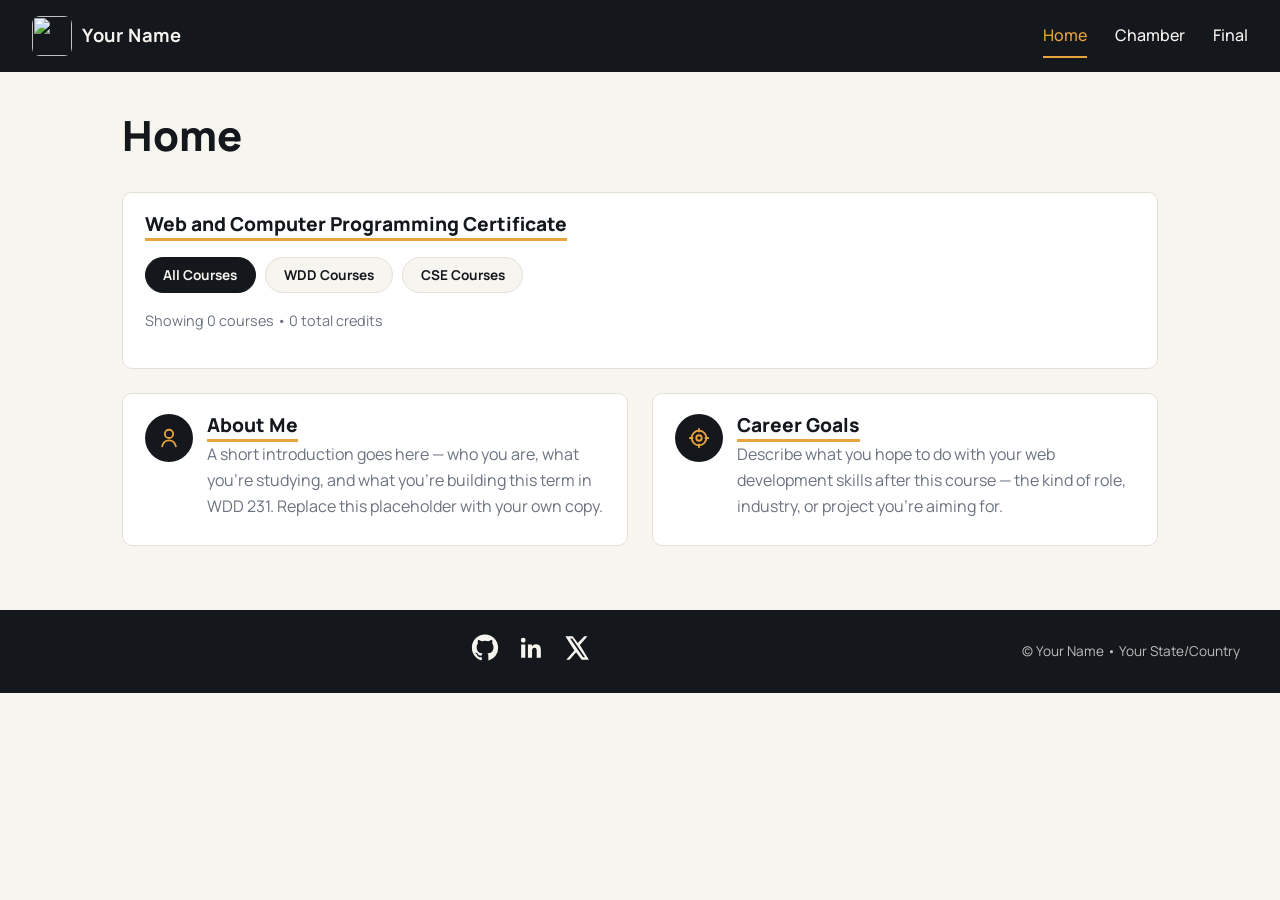
==== index.html @ 289518ad "Working on Weeks 1-3" ====
<!DOCTYPE html>
<html lang="en">
<head>
  <meta charset="UTF-8">
  <meta name="viewport" content="width=device-width, initial-scale=1.0">
  <title>Sam Tuala | WDD 231 Home</title>
  <meta name="description" content="Home page for Sam Tuala's WDD 231 course projects, including the Chamber of Commerce site and final project.">
  <meta name="author" content="Sam Tuala">

  <link rel="preconnect" href="https://fonts.googleapis.com">
  <link rel="preconnect" href="https://fonts.gstatic.com" crossorigin>
  <link href="https://fonts.googleapis.com/css2?family=Manrope:wght@400;500;700;800&display=swap" rel="stylesheet">

  <link rel="stylesheet" href="styles/normalize.css">
  <link rel="stylesheet" href="styles/small.css">
  <link rel="stylesheet" href="styles/larger.css">

  <script src="scripts/navigation.js" defer></script>
  <script src="scripts/date.js" defer></script>
  <script src="scripts/courses.js" defer></script>
  <script src="scripts/course.js" defer></script>
</head>
<body>

  <header>
    <div class="brand">
      <img src="images/logo.svg" alt="" width="40" height="40" class="logo">
      <span class="site-name">Your Name</span>
    </div>
    <button id="menuToggle" class="hamburger" aria-label="Open menu" aria-expanded="false" aria-controls="primaryNav">
      <span></span>
      <span></span>
      <span></span>
    </button>
    <nav id="primaryNav">
      <ul>
        <li><a href="index.html" aria-current="page">Home</a></li>
        <li><a href="chamber/index.html">Chamber</a></li>
        <li><a href="final/index.html">Final</a></li>
      </ul>
    </nav>
  </header>

  <main>
    <h1>Home</h1>

    <section class="about">
      <div class="icon-badge" aria-hidden="true">
        <svg viewBox="0 0 24 24" width="22" height="22"><path fill="none" stroke="currentColor" stroke-width="2" stroke-linecap="round" stroke-linejoin="round" d="M12 12a4.5 4.5 0 1 0 0-9 4.5 4.5 0 0 0 0 9Zm-7.5 9c1-4 4-6.5 7.5-6.5s6.5 2.5 7.5 6.5"/></svg>
      </div>
      <div class="section-body">
        <h2>About Me</h2>
        <p>A short introduction goes here &mdash; who you are, what you're studying, and what you're building this term in WDD 231. Replace this placeholder with your own copy.</p>
      </div>
    </section>

    <section class="certificate" id="certificate">
      <h2>Web and Computer Programming Certificate</h2>

      <div class="course-filters" role="group" aria-label="Filter courses by subject">
        <button class="filter-btn active" data-filter="all" type="button">All Courses</button>
        <button class="filter-btn" data-filter="wdd" type="button">WDD Courses</button>
        <button class="filter-btn" data-filter="cse" type="button">CSE Courses</button>
      </div>

      <p class="course-summary">
        Showing <span id="courseCount">0</span> courses &bull; <span id="creditCount">0</span> total credits
      </p>

      <div class="course-list" id="courseList"></div>
    </section>

    <section class="career">
      <div class="icon-badge" aria-hidden="true">
        <svg viewBox="0 0 24 24" width="22" height="22"><circle cx="12" cy="12" r="8" fill="none" stroke="currentColor" stroke-width="2"/><circle cx="12" cy="12" r="3" fill="none" stroke="currentColor" stroke-width="2"/><path stroke="currentColor" stroke-width="2" stroke-linecap="round" d="M12 2v3M12 19v3M2 12h3M19 12h3"/></svg>
      </div>
      <div class="section-body">
        <h2>Career Goals</h2>
        <p>Describe what you hope to do with your web development skills after this course &mdash; the kind of role, industry, or project you're aiming for.</p>
      </div>
    </section>
  </main>

  <footer>
    <div class="social">
      <a href="https://github.com/usoguacho" target="_blank" rel="noopener" aria-label="GitHub profile">
        <svg viewBox="0 0 24 24" width="28" height="28" aria-hidden="true"><path fill="currentColor" d="M12 .5C5.73.5.75 5.48.75 11.75c0 4.99 3.24 9.22 7.74 10.72.57.1.78-.25.78-.55v-2.06c-3.15.68-3.81-1.34-3.81-1.34-.51-1.31-1.25-1.66-1.25-1.66-1.02-.7.08-.69.08-.69 1.13.08 1.72 1.16 1.72 1.16 1 1.72 2.63 1.22 3.27.93.1-.73.39-1.22.71-1.5-2.51-.29-5.15-1.26-5.15-5.6 0-1.24.44-2.25 1.16-3.04-.12-.29-.5-1.45.11-3.02 0 0 .95-.31 3.12 1.16a10.7 10.7 0 0 1 5.68 0c2.16-1.47 3.11-1.16 3.11-1.16.62 1.57.23 2.73.11 3.02.72.79 1.16 1.8 1.16 3.04 0 4.36-2.65 5.31-5.17 5.59.41.35.76 1.04.76 2.11v3.13c0 .3.21.66.79.55A11.26 11.26 0 0 0 23.25 11.75C23.25 5.48 18.27.5 12 .5Z"/></svg>
      </a>
      <a href="https://www.linkedin.com/in/samuel-tuala-50111266/" target="_blank" rel="noopener" aria-label="LinkedIn profile">
        <svg viewBox="0 0 24 24" width="28" height="28" aria-hidden="true"><path fill="currentColor" d="M20.45 20.45h-3.55v-5.57c0-1.33-.02-3.03-1.85-3.03-1.86 0-2.14 1.45-2.14 2.94v5.66H9.36V9h3.41v1.56h.05c.48-.9 1.64-1.85 3.37-1.85 3.6 0 4.27 2.37 4.27 5.46v6.28ZM5.34 7.43a2.06 2.06 0 1 1 0-4.12 2.06 2.06 0 0 1 0 4.12ZM7.12 20.45H3.56V9h3.56v11.45Z"/></svg>
      </a>
      <a href="https://x.com/yourusername" target="_blank" rel="noopener" aria-label="X (Twitter) profile">
        <svg viewBox="0 0 24 24" width="28" height="28" aria-hidden="true"><path fill="currentColor" d="M18.24 2H21l-6.5 7.43L22.2 22h-6.16l-4.83-6.32L5.6 22H2.83l6.95-7.95L2 2h6.32l4.37 5.78L18.24 2Zm-1.08 18h1.7L7.9 3.9H6.1L17.16 20Z"/></svg>
      </a>
    </div>

    <p class="copyright">&copy; <span id="currentYear"></span> Your Name &bull; Your State/Country</p>
    <p id="lastModified"></p>
  </footer>

</body>
</html>
---- styles/small.css ----
:root {
  --ink: #14171C;
  --paper: #F7F5F0;
  --accent: #E8A33D;
  --accent-2: #3FB8AF;
  --muted: #6B7280;
  --line: #E4E0D6;

  --font-main: "Manrope", "Segoe UI", sans-serif;
}

@media (prefers-reduced-motion: reduce) {
  * {
    transition: none !important;
    animation: none !important;
  }
}

* {
  box-sizing: border-box;
}

body {
  margin: 0;
  background-color: var(--paper);
  color: var(--ink);
  font-family: var(--font-main);
  line-height: 1.6;
}

a {
  color: var(--ink);
  text-decoration: none;
  transition: color 0.15s ease;
}

a:hover,
a:focus-visible {
  color: var(--accent);
}

a:focus-visible,
button:focus-visible {
  outline: 3px solid var(--accent-2);
  outline-offset: 2px;
}

img {
  max-width: 100%;
  width: 100%;
  height: auto;
  display: block;
}

h1,
h2 {
  font-family: var(--font-main);
  font-weight: 800;
  line-height: 1.15;
}

/*  Header  */

header {
  display: flex;
  align-items: center;
  justify-content: space-between;
  flex-wrap: wrap;
  padding: 0.85rem 1.25rem;
  background-color: var(--ink);
  position: relative;
}

.brand {
  display: flex;
  align-items: center;
  gap: 0.65rem;
}

.logo {
  width: 40px;
  height: 40px;
  flex-shrink: 0;
  border-radius: 8px;
}

.site-name {
  font-family: var(--font-main);
  font-weight: 700;
  font-size: 1.15rem;
  color: var(--paper);
  letter-spacing: 0.02em;
}

/* Hamburger button */

.hamburger {
  width: 40px;
  height: 40px;
  background: transparent;
  border: none;
  display: flex;
  flex-direction: column;
  justify-content: center;
  align-items: center;
  gap: 5px;
  cursor: pointer;
  z-index: 20;
}

.hamburger span {
  display: block;
  width: 24px;
  height: 2.5px;
  background-color: var(--paper);
  border-radius: 2px;
  transition: transform 0.25s ease, opacity 0.25s ease;
}

.hamburger.open span:nth-child(1) {
  transform: translateY(7.5px) rotate(45deg);
}

.hamburger.open span:nth-child(2) {
  opacity: 0;
}

.hamburger.open span:nth-child(3) {
  transform: translateY(-7.5px) rotate(-45deg);
}

/* Nav — collapsed dropdown on small screens */

nav {
  width: 100%;
  max-height: 0;
  overflow: hidden;
  transition: max-height 0.3s ease;
  order: 3;
}

nav.open {
  max-height: 220px;
}

nav ul {
  list-style: none;
  margin: 0.75rem 0 0;
  padding: 0;
  display: flex;
  flex-direction: column;
  gap: 0.25rem;
}

nav a {
  display: block;
  padding: 0.65rem 0.5rem;
  color: var(--paper);
  font-weight: 500;
  border-top: 1px solid rgba(247, 245, 240, 0.12);
}

nav a[aria-current="page"] {
  color: var(--accent);
}

nav a:hover,
nav a:focus-visible {
  color: var(--accent);
}

/* Main  */

main {
  max-width: 1100px;
  margin: 0 auto;
  padding: 1.75rem 1.25rem 3rem;
}

main > h1 {
  font-size: 2.1rem;
  margin: 0 0 1.25rem;
}

main section {
  display: grid;
  grid-template-columns: 48px 1fr;
  column-gap: 0.9rem;
  row-gap: 0.35rem;
  align-items: start;
  background-color: #fff;
  border: 1px solid var(--line);
  border-radius: 10px;
  padding: 1.25rem 1.35rem;
  margin-bottom: 1.1rem;
}

.icon-badge {
  grid-row: 1 / 3;
  width: 48px;
  height: 48px;
  display: flex;
  align-items: center;
  justify-content: center;
  background-color: var(--ink);
  color: var(--accent);
  border-radius: 50%;
  flex-shrink: 0;
}

main section h2 {
  margin: 0;
  font-size: 1.2rem;
  color: var(--ink);
  border-bottom: 3px solid var(--accent);
  display: inline-block;
  padding-bottom: 0.2rem;
  align-self: end;
}

main section p {
  grid-column: 2;
  color: var(--muted);
  margin: 0;
}

/*  Footer */

footer {
  background-color: var(--ink);
  color: var(--paper);
  padding: 1.75rem 1.25rem;
  text-align: center;
}

.social {
  display: flex;
  justify-content: center;
  gap: 1.1rem;
  margin-bottom: 1rem;
}

.social a {
  color: var(--paper);
}

.social a:hover,
.social a:focus-visible {
  color: var(--accent);
}

footer p {
  margin: 0.25rem 0;
  font-size: 0.85rem;
  color: rgba(247, 245, 240, 0.75);
}

/* Certificate  */

main section.certificate {
  display: block;
}

.certificate h2 {
  border-bottom: 3px solid var(--accent);
  display: inline-block;
  padding-bottom: 0.2rem;
  margin: 0 0 1rem;
}

.course-filters {
  display: flex;
  flex-wrap: wrap;
  gap: 0.6rem;
  margin-bottom: 1rem;
}

.filter-btn {
  font-family: var(--font-main);
  font-weight: 700;
  font-size: 0.85rem;
  color: var(--ink);
  background-color: var(--paper);
  border: 1px solid var(--line);
  border-radius: 999px;
  padding: 0.5rem 1.1rem;
  cursor: pointer;
  transition: background-color 0.15s ease, color 0.15s ease, border-color 0.15s ease;
}

.filter-btn:hover,
.filter-btn:focus-visible {
  border-color: var(--accent);
  color: var(--accent);
}

.filter-btn.active {
  background-color: var(--ink);
  border-color: var(--ink);
  color: var(--paper);
}

.course-summary {
  color: var(--muted);
  font-size: 0.9rem;
  margin: 0 0 1rem;
}

.course-list {
  display: grid;
  grid-template-columns: repeat(auto-fill, minmax(130px, 1fr));
  gap: 0.75rem;
}

.course-card {
  display: flex;
  flex-direction: column;
  gap: 0.2rem;
  background-color: var(--accent);
  color: var(--ink);
  border-radius: 10px;
  padding: 0.85rem 0.9rem;
  min-width: 0;
}

.course-card .course-code {
  font-weight: 800;
  font-size: 0.95rem;
}

.course-card .course-title {
  font-size: 0.75rem;
  color: rgba(20, 23, 28, 0.75);
  overflow-wrap: anywhere;
}

.course-card.completed {
  background-color: var(--accent-2);
}

.course-card.completed .course-title {
  color: rgba(20, 23, 28, 0.7);
}
---- styles/larger.css ----
@media screen and (min-width: 768px) {

  header {
    padding: 1rem 2rem;
  }

  .hamburger {
    display: none;
  }

  nav {
    width: auto;
    max-height: none;
    overflow: visible;
    order: 2;
  }

  nav ul {
    flex-direction: row;
    gap: 1.75rem;
    margin: 0;
  }

  nav a {
    padding: 0.35rem 0;
    border-top: none;
    position: relative;
  }

  nav a[aria-current="page"]::after,
  nav a:hover::after,
  nav a:focus-visible::after {
    content: "";
    position: absolute;
    left: 0;
    right: 0;
    bottom: -4px;
    height: 2px;
    background-color: var(--accent);
  }

  main {
    display: grid;
    grid-template-columns: repeat(2, 1fr);
    gap: 1.5rem;
    align-items: start;
    padding: 2.5rem 2rem 4rem;
  }

  main > h1 {
    grid-column: 1 / -1;
    grid-row: 1;
    font-size: 2.6rem;
    margin-bottom: 0.5rem;
  }

  main section.certificate {
    grid-column: 1 / -1;
    grid-row: 2;
  }

  main section.about {
    grid-column: 1;
    grid-row: 3;
  }

  main section.career {
    grid-column: 2;
    grid-row: 3;
  }

  main section {
    margin-bottom: 0;
  }

  .course-list {
    grid-template-columns: repeat(auto-fill, minmax(150px, 1fr));
  }

  footer {
    display: flex;
    align-items: center;
    justify-content: space-between;
    text-align: left;
    padding: 1.5rem 2.5rem;
  }

  .social {
    margin-bottom: 0;
    order: 1;
  }

  .copyright {
    order: 2;
  }

  .last-modified {
    order: 3;
  }
}
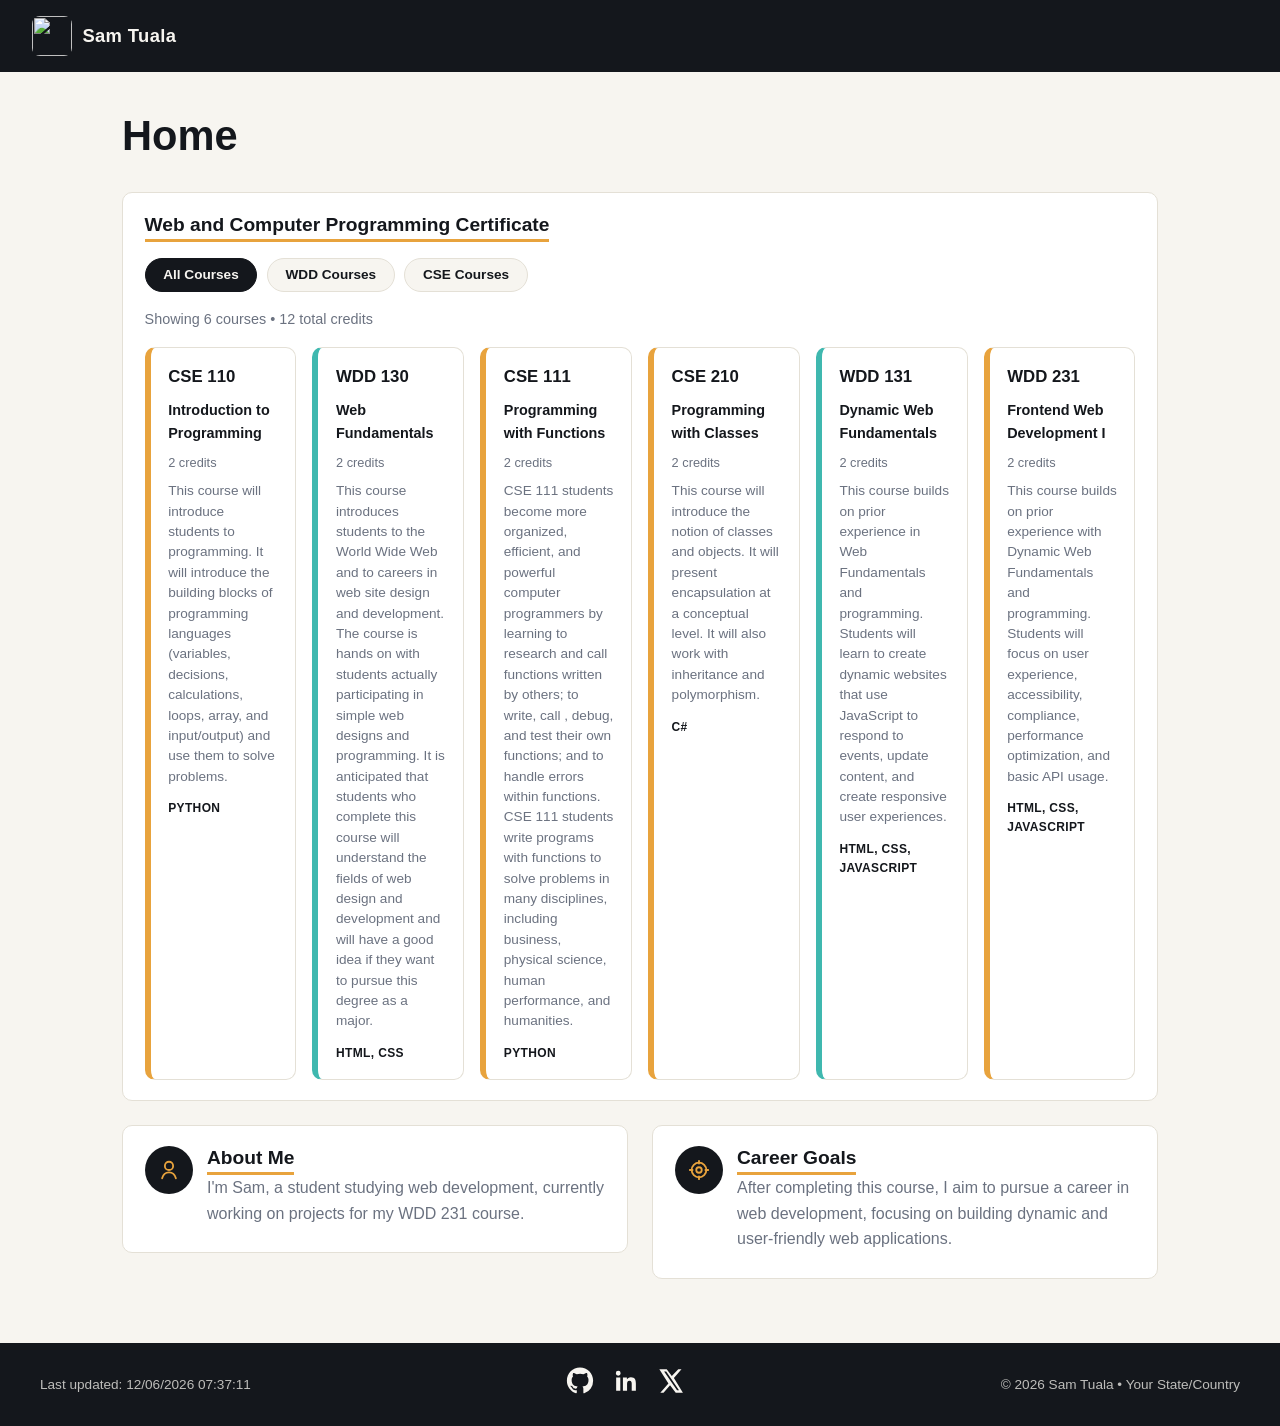
==== commit 61bad1ea: "week 1" ====
--- a/index.html
+++ b/index.html
@@ -7,10 +7,9 @@
   <meta name="description" content="Home page for Sam Tuala's WDD 231 course projects, including the Chamber of Commerce site and final project.">
   <meta name="author" content="Sam Tuala">
 
-  <link rel="preconnect" href="https://fonts.googleapis.com">
-  <link rel="preconnect" href="https://fonts.gstatic.com" crossorigin>
-  <link href="https://fonts.googleapis.com/css2?family=Manrope:wght@400;500;700;800&display=swap" rel="stylesheet">
-
+    <link rel="preconnect" href="https://fonts.googleapis.com">
+    <link rel="preconnect" href="https://fonts.gstatic.com" crossorigin>
+    <link href="https://fonts.googleapis.com/css2?family=Roboto:ital,wght@0,100..900;1,100..900&display=swap" rel="stylesheet">
   <link rel="stylesheet" href="styles/normalize.css">
   <link rel="stylesheet" href="styles/small.css">
   <link rel="stylesheet" href="styles/larger.css">
@@ -25,7 +24,7 @@
   <header>
     <div class="brand">
       <img src="images/logo.svg" alt="" width="40" height="40" class="logo">
-      <span class="site-name">Your Name</span>
+      <span class="site-name">Sam Tuala</span>
     </div>
     <button id="menuToggle" class="hamburger" aria-label="Open menu" aria-expanded="false" aria-controls="primaryNav">
       <span></span>
@@ -50,7 +49,7 @@
       </div>
       <div class="section-body">
         <h2>About Me</h2>
-        <p>A short introduction goes here &mdash; who you are, what you're studying, and what you're building this term in WDD 231. Replace this placeholder with your own copy.</p>
+        <p>I'm Sam, a student studying web development, currently working on projects for my WDD 231 course.</p>
       </div>
     </section>
 
@@ -76,7 +75,7 @@
       </div>
       <div class="section-body">
         <h2>Career Goals</h2>
-        <p>Describe what you hope to do with your web development skills after this course &mdash; the kind of role, industry, or project you're aiming for.</p>
+        <p>After completing this course, I aim to pursue a career in web development, focusing on building dynamic and user-friendly web applications.</p>
       </div>
     </section>
   </main>
@@ -89,12 +88,12 @@
       <a href="https://www.linkedin.com/in/samuel-tuala-50111266/" target="_blank" rel="noopener" aria-label="LinkedIn profile">
         <svg viewBox="0 0 24 24" width="28" height="28" aria-hidden="true"><path fill="currentColor" d="M20.45 20.45h-3.55v-5.57c0-1.33-.02-3.03-1.85-3.03-1.86 0-2.14 1.45-2.14 2.94v5.66H9.36V9h3.41v1.56h.05c.48-.9 1.64-1.85 3.37-1.85 3.6 0 4.27 2.37 4.27 5.46v6.28ZM5.34 7.43a2.06 2.06 0 1 1 0-4.12 2.06 2.06 0 0 1 0 4.12ZM7.12 20.45H3.56V9h3.56v11.45Z"/></svg>
       </a>
-      <a href="https://x.com/yourusername" target="_blank" rel="noopener" aria-label="X (Twitter) profile">
+      <a href="https://x.com/" target="_blank" rel="noopener" aria-label="X (Twitter) profile">
         <svg viewBox="0 0 24 24" width="28" height="28" aria-hidden="true"><path fill="currentColor" d="M18.24 2H21l-6.5 7.43L22.2 22h-6.16l-4.83-6.32L5.6 22H2.83l6.95-7.95L2 2h6.32l4.37 5.78L18.24 2Zm-1.08 18h1.7L7.9 3.9H6.1L17.16 20Z"/></svg>
       </a>
     </div>
 
-    <p class="copyright">&copy; <span id="currentYear"></span> Your Name &bull; Your State/Country</p>
+    <p class="copyright">&copy; <span id="currentYear"></span> Sam Tuala &bull; Your State/Country</p>
     <p id="lastModified"></p>
   </footer>
 
--- a/styles/small.css
+++ b/styles/small.css
@@ -169,6 +169,12 @@
   color: var(--accent);
 }
 
+nav#primaryNav {
+  display: none;
+}
+nav#primaryNav.open {
+  display: block; 
+}
 /* Main  */
 
 main {
@@ -308,36 +314,59 @@
 
 .course-list {
   display: grid;
-  grid-template-columns: repeat(auto-fill, minmax(130px, 1fr));
-  gap: 0.75rem;
+  grid-template-columns: repeat(auto-fill, minmax(240px, 1fr));
+  gap: 1rem;
 }
 
 .course-card {
   display: flex;
   flex-direction: column;
-  gap: 0.2rem;
-  background-color: var(--accent);
-  color: var(--ink);
+  gap: 0.5rem;
+  background-color: #fff;
+  color: var(--ink);
+  border: 1px solid var(--line);
+  border-left: 6px solid var(--accent);
   border-radius: 10px;
-  padding: 0.85rem 0.9rem;
+  padding: 1rem 1.1rem;
   min-width: 0;
 }
 
-.course-card .course-code {
+.course-card h3 {
+  margin: 0;
+  font-size: 1.05rem;
   font-weight: 800;
-  font-size: 0.95rem;
 }
 
 .course-card .course-title {
+  margin: 0;
+  font-size: 0.9rem;
+  font-weight: 600;
+  color: var(--ink);
+  overflow-wrap: anywhere;
+}
+
+.course-card .course-credits {
+  margin: 0;
+  font-size: 0.8rem;
+  color: var(--muted);
+}
+
+.course-card .course-description {
+  margin: 0;
+  font-size: 0.85rem;
+  line-height: 1.5;
+  color: var(--muted);
+}
+
+.course-card .course-tech {
+  margin: 0.25rem 0 0;
   font-size: 0.75rem;
-  color: rgba(20, 23, 28, 0.75);
-  overflow-wrap: anywhere;
+  font-weight: 700;
+  color: var(--ink);
+  text-transform: uppercase;
+  letter-spacing: 0.03em;
 }
 
 .course-card.completed {
-  background-color: var(--accent-2);
-}
-
-.course-card.completed .course-title {
-  color: rgba(20, 23, 28, 0.7);
+  border-left-color: var(--accent-2);
 }
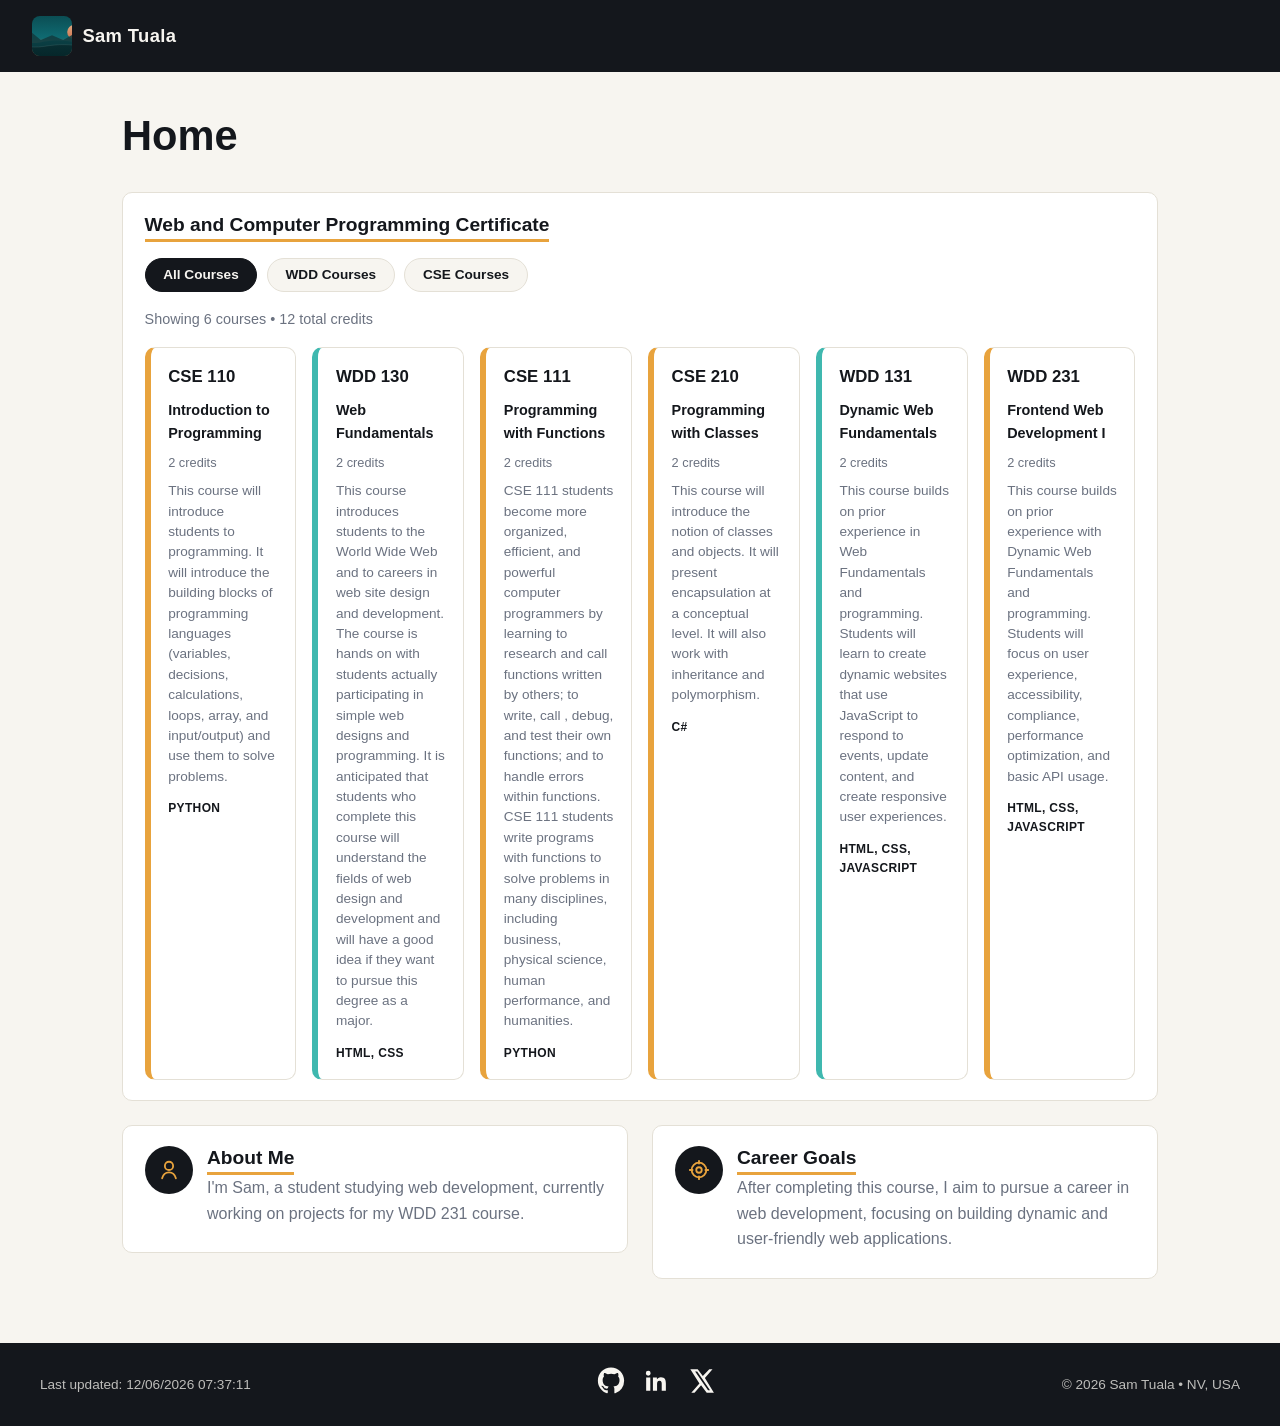
==== commit e8776deb: "week 1" ====
--- a/index.html
+++ b/index.html
@@ -93,7 +93,7 @@
       </a>
     </div>
 
-    <p class="copyright">&copy; <span id="currentYear"></span> Sam Tuala &bull; Your State/Country</p>
+    <p class="copyright">&copy; <span id="currentYear"></span> Sam Tuala &bull; NV, USA</p>
     <p id="lastModified"></p>
   </footer>
 
